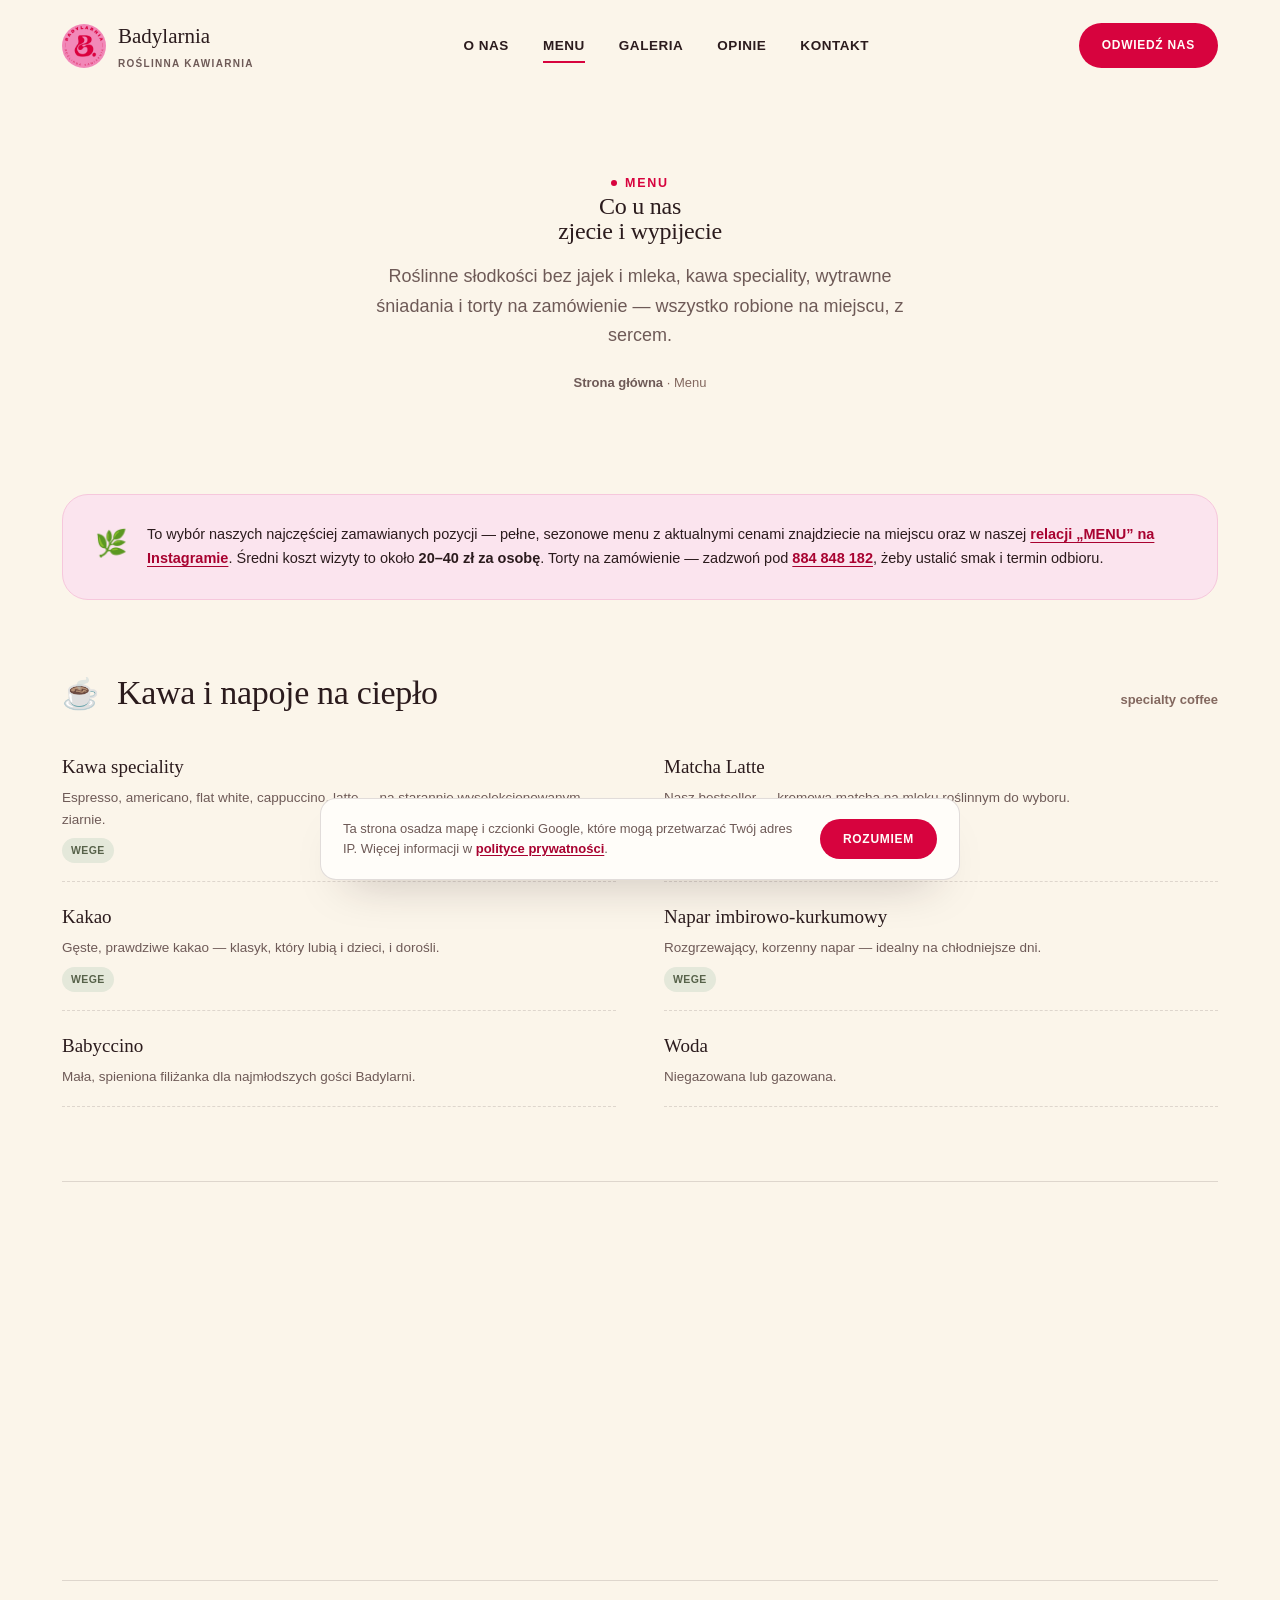
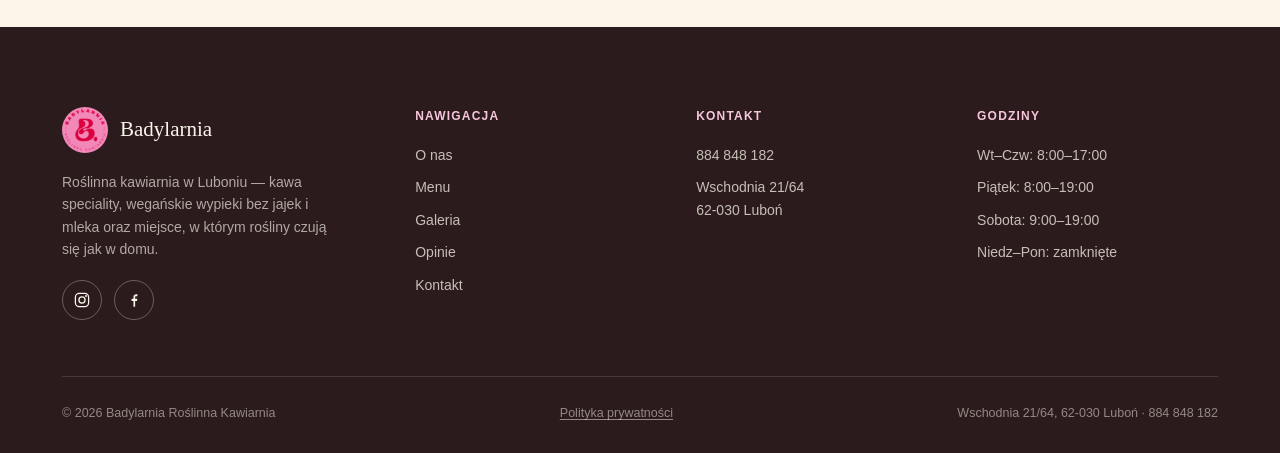
==== menu.html @ 31079ebc "Add files via upload" ====
<!doctype html>
<html lang="pl">
<head>
<meta charset="UTF-8">
<meta name="viewport" content="width=device-width, initial-scale=1.0">
<title>Menu — Badylarnia Roślinna Kawiarnia</title>
<meta name="description" content="Menu Badylarni: kawa speciality, wegańskie słodkości bez jajek i mleka, opcje bezglutenowe, wytrawne śniadania i torty na zamówienie. Wschodnia 21/64, Luboń.">
<meta http-equiv="Content-Security-Policy" content="default-src 'self'; script-src 'self'; style-src 'self' https://fonts.googleapis.com; font-src 'self' https://fonts.gstatic.com; img-src 'self'; connect-src 'self' https://places.googleapis.com; frame-src https://www.google.com; object-src 'none'; base-uri 'self'; form-action 'self'; upgrade-insecure-requests">
<meta name="referrer" content="strict-origin-when-cross-origin">
<link rel="icon" href="logo.jpg">
<link rel="preconnect" href="https://fonts.googleapis.com">
<link rel="preconnect" href="https://fonts.gstatic.com" crossorigin>
<link rel="stylesheet" href="css/style.css">
</head>
<body>

<!-- ================= NAV ================= -->
<header class="site-header">
  <div class="container nav-row">
    <a href="index.html" class="brand">
      <img src="logo.jpg" alt="Badylarnia — logo">
      <span>Badylarnia<small>Roślinna Kawiarnia</small></span>
    </a>
    <nav class="nav-links">
      <a href="index.html#o-nas">O nas</a>
      <a href="menu.html" class="active">Menu</a>
      <a href="index.html#galeria">Galeria</a>
      <a href="index.html#opinie">Opinie</a>
      <a href="index.html#kontakt">Kontakt</a>
    </nav>
    <div class="nav-cta">
      <a href="tel:+48884848182" class="nav-phone">884 848 182</a>
      <a href="index.html#kontakt" class="btn btn-primary btn-sm">Odwiedź nas</a>
      <button class="burger" aria-label="Menu">
        <span></span><span></span><span></span>
      </button>
    </div>
  </div>
</header>

<div class="mobile-panel">
  <a href="index.html#o-nas">O nas</a>
  <a href="menu.html">Menu</a>
  <a href="index.html#galeria">Galeria</a>
  <a href="index.html#opinie">Opinie</a>
  <a href="index.html#kontakt">Kontakt</a>
  <a href="tel:+48884848182" class="btn btn-primary">Zadzwoń: 884 848 182</a>
</div>

<!-- ================= PAGE HERO ================= -->
<section class="page-hero">
  <div class="container">
    <div class="section-head center">
      <span class="eyebrow">Menu</span>
      <h1 class="section-title">Co u nas<br>zjecie i wypijecie</h1>
      <p class="lede">Roślinne słodkości bez jajek i mleka, kawa speciality, wytrawne śniadania i torty na zamówienie — wszystko robione na miejscu, z sercem.</p>
    </div>
    <div class="breadcrumb"><a href="index.html">Strona główna</a> · Menu</div>
  </div>
</section>

<!-- ================= MENU ================= -->
<section class="menu-list">
  <div class="container">

    <div class="menu-note reveal">
      <span class="ico">🌿</span>
      <p>
        To wybór naszych najczęściej zamawianych pozycji — pełne, sezonowe menu z aktualnymi cenami znajdziecie na miejscu oraz w naszej
        <a href="https://www.instagram.com/badylarnia.roslinnakawiarnia" target="_blank" rel="noopener noreferrer">relacji „MENU” na Instagramie</a>.
        Średni koszt wizyty to około <strong>20–40 zł za osobę</strong>. Torty na zamówienie — zadzwoń pod
        <a href="tel:+48884848182">884 848 182</a>, żeby ustalić smak i termin odbioru.
      </p>
    </div>

    <!-- KAWA -->
    <div class="menu-category reveal">
      <div class="menu-cat-head">
        <span class="ico">☕</span>
        <h3>Kawa i napoje na ciepło</h3>
        <span class="count">specialty coffee</span>
      </div>
      <div class="menu-items">
        <div class="menu-item">
          <div>
            <div class="name">Kawa speciality</div>
            <div class="desc">Espresso, americano, flat white, cappuccino, latte — na starannie wyselekcjonowanym ziarnie.</div>
            <div class="tags"><span class="tag-mini vg">Wege</span></div>
          </div>
        </div>
        <div class="menu-item">
          <div>
            <div class="name">Matcha Latte</div>
            <div class="desc">Nasz bestseller — kremowa matcha na mleku roślinnym do wyboru.</div>
            <div class="tags"><span class="tag-mini vg">Wege</span></div>
          </div>
        </div>
        <div class="menu-item">
          <div>
            <div class="name">Kakao</div>
            <div class="desc">Gęste, prawdziwe kakao — klasyk, który lubią i dzieci, i dorośli.</div>
            <div class="tags"><span class="tag-mini vg">Wege</span></div>
          </div>
        </div>
        <div class="menu-item">
          <div>
            <div class="name">Napar imbirowo-kurkumowy</div>
            <div class="desc">Rozgrzewający, korzenny napar — idealny na chłodniejsze dni.</div>
            <div class="tags"><span class="tag-mini vg">Wege</span></div>
          </div>
        </div>
        <div class="menu-item">
          <div>
            <div class="name">Babyccino</div>
            <div class="desc">Mała, spieniona filiżanka dla najmłodszych gości Badylarni.</div>
          </div>
        </div>
        <div class="menu-item">
          <div>
            <div class="name">Woda</div>
            <div class="desc">Niegazowana lub gazowana.</div>
          </div>
        </div>
      </div>
    </div>

    <hr class="divider divider-lg">

    <!-- ŚNIADANIA -->
    <div class="menu-category reveal">
      <div class="menu-cat-head">
        <span class="ico">🥪</span>
        <h3>Śniadania i wytrawne wypieki</h3>
        <span class="count">na słono</span>
      </div>
      <div class="menu-items">
        <div class="menu-item">
          <div>
            <div class="name">Śniadanie Badylarniowe</div>
            <div class="desc">Sycące śniadanie na talerzu — pytajcie o dzisiejszą wersję na tablicy.</div>
          </div>
        </div>
        <div class="menu-item">
          <div>
            <div class="name">Rolls</div>
            <div class="desc">Wytrawne bułeczki podane na słodko-słonym talerzu ze świeżymi dodatkami.</div>
          </div>
        </div>
        <div class="menu-item">
          <div>
            <div class="name">Wytrawne wypieki dnia</div>
            <div class="desc">Świeże wypiekane na miejscu przekąski — skład zmienia się wraz z sezonem.</div>
          </div>
        </div>
      </div>
    </div>

    <hr class="divider divider-lg">

    <!-- SŁODKOSCI -->
    <div class="menu-category reveal">
      <div class="menu-cat-head">
        <span class="ico">🌿</span>
        <h3>Roślinne słodkości</h3>
        <span class="count">bez jajek i mleka</span>
      </div>
      <div class="menu-items">
        <div class="menu-item">
          <div>
            <div class="name">Cynamonka</div>
            <div class="desc">Ulubieniec stałych bywalców — miękka bułka cynamonowa bez jajek i mleka.</div>
            <div class="tags"><span class="tag-mini vg">Wege</span><span class="tag-mini gf">Opcja GF</span></div>
          </div>
        </div>
        <div class="menu-item">
          <div>
            <div class="name">Kardamonka</div>
            <div class="desc">Aromatyczna, korzenna siostra Cynamonki.</div>
            <div class="tags"><span class="tag-mini vg">Wege</span></div>
          </div>
        </div>
        <div class="menu-item">
          <div>
            <div class="name">Pistacjanka</div>
            <div class="desc">Pistacjowa bułeczka, którą goście chwalą najczęściej ze wszystkich słodkości.</div>
            <div class="tags"><span class="tag-mini vg">Wege</span><span class="tag-mini gf">Opcja GF</span></div>
          </div>
        </div>
        <div class="menu-item">
          <div>
            <div class="name">Brownie</div>
            <div class="desc">Wilgotne, czekoladowe, w pełni roślinne.</div>
            <div class="tags"><span class="tag-mini vg">Wege</span></div>
          </div>
        </div>
        <div class="menu-item">
          <div>
            <div class="name">„Snickers”</div>
            <div class="desc">Nasza roślinna interpretacja klasycznego batonika — karmel, orzeszki, czekolada.</div>
            <div class="tags"><span class="tag-mini vg">Wege</span></div>
          </div>
        </div>
        <div class="menu-item">
          <div>
            <div class="name">Ciasto dnia</div>
            <div class="desc">Zajrzyjcie do lady — codziennie coś innego, zawsze bez jajek i mleka.</div>
            <div class="tags"><span class="tag-mini vg">Wege</span></div>
          </div>
        </div>
      </div>
    </div>

    <hr class="divider divider-lg">

    <!-- TORTY -->
    <div class="menu-category reveal">
      <div class="menu-cat-head">
        <span class="ico">🎂</span>
        <h3>Torty na zamówienie</h3>
        <span class="count">na każdą okazję</span>
      </div>
      <div class="menu-items">
        <div class="menu-item">
          <div>
            <div class="name">Tort Czekoladowo-Malinowy</div>
            <div class="desc">Nasz najczęściej zamawiany tort — intensywna czekolada z nutą maliny.</div>
            <div class="tags"><span class="tag-mini vg">Wege</span><span class="tag-mini gf">Opcja GF</span></div>
          </div>
        </div>
        <div class="menu-item">
          <div>
            <div class="name">Tort na indywidualne zamówienie</div>
            <div class="desc">Urodziny, wesela, chrzciny — dobierzemy smak i dekorację. Zadzwoń, by ustalić szczegóły.</div>
            <div class="tags"><span class="tag-mini vg">Wege</span><span class="tag-mini gf">Dla alergików</span></div>
          </div>
        </div>
      </div>
    </div>

  </div>
</section>

<!-- ================= CTA ================= -->
<section>
  <div class="container">
    <div class="menu-cta reveal">
      <span class="eyebrow on-dark">Zamawiasz tort albo masz pytanie?</span>
      <h2>Zadzwoń — chętnie doradzimy</h2>
      <p>Ustalimy smak, wielkość i termin odbioru. Aktualne menu sezonowe znajdziecie też w relacji „MENU” na naszym Instagramie.</p>
      <div class="hero-actions">
        <a href="tel:+48884848182" class="btn btn-primary">Zadzwoń: 884 848 182</a>
        <a href="https://www.instagram.com/badylarnia.roslinnakawiarnia" target="_blank" rel="noopener noreferrer" class="btn btn-ghost on-dark">Menu na Instagramie</a>
      </div>
    </div>
  </div>
</section>

<!-- ================= FOOTER ================= -->
<footer class="site-footer">
  <div class="container">
    <div class="footer-grid">
      <div>
        <div class="footer-brand">
          <img src="logo.jpg" alt="Badylarnia — logo">
          <span>Badylarnia</span>
        </div>
        <p class="footer-desc">Roślinna kawiarnia w Luboniu — kawa speciality, wegańskie wypieki bez jajek i mleka oraz miejsce, w którym rośliny czują się jak w domu.</p>
        <div class="footer-social">
          <a href="https://www.instagram.com/badylarnia.roslinnakawiarnia" target="_blank" rel="noopener noreferrer" aria-label="Instagram"><svg viewBox="0 0 24 24" width="18" height="18" fill="none" stroke="currentColor" stroke-width="1.7" stroke-linecap="round" stroke-linejoin="round" aria-hidden="true" focusable="false"><rect x="3.2" y="3.2" width="17.6" height="17.6" rx="5.2"></rect><circle cx="12" cy="12" r="4.1"></circle><circle cx="17.3" cy="6.7" r="0.5" fill="currentColor"></circle></svg></a>
          <a href="https://www.facebook.com/BadylarniaKawiarnia/" target="_blank" rel="noopener noreferrer" aria-label="Facebook"><svg viewBox="0 0 24 24" width="18" height="18" fill="currentColor" aria-hidden="true" focusable="false"><path d="M13.5 21v-7.6h2.55l.38-2.96h-2.93v-1.9c0-.86.24-1.44 1.47-1.44h1.57V4.46A21 21 0 0 0 14.9 4.3c-2.13 0-3.6 1.3-3.6 3.68v2.46H8.75v2.96h2.55V21h2.2z"></path></svg></a>
        </div>
      </div>
      <div class="footer-col">
        <h4>Nawigacja</h4>
        <a href="index.html#o-nas">O nas</a>
        <a href="menu.html">Menu</a>
        <a href="index.html#galeria">Galeria</a>
        <a href="index.html#opinie">Opinie</a>
        <a href="index.html#kontakt">Kontakt</a>
      </div>
      <div class="footer-col">
        <h4>Kontakt</h4>
        <a href="tel:+48884848182">884 848 182</a>
        <a href="https://maps.google.com/?cid=17776102427744355183" target="_blank" rel="noopener noreferrer">Wschodnia 21/64<br>62-030 Luboń</a>
      </div>
      <div class="footer-col">
        <h4>Godziny</h4>
        <p>Wt–Czw: 8:00–17:00</p>
        <p>Piątek: 8:00–19:00</p>
        <p>Sobota: 9:00–19:00</p>
        <p>Niedz–Pon: zamknięte</p>
      </div>
    </div>
    <div class="footer-bottom">
      <span>© <span data-year>2026</span> Badylarnia Roślinna Kawiarnia</span>
      <a href="polityka-prywatnosci.html">Polityka prywatności</a>
      <span>Wschodnia 21/64, 62-030 Luboń · 884 848 182</span>
    </div>
  </div>
</footer>

<div class="cookie-notice" data-cookie-notice hidden>
  <p>Ta strona osadza mapę i czcionki Google, które mogą przetwarzać Twój adres IP. Więcej informacji w <a href="polityka-prywatnosci.html">polityce prywatności</a>.</p>
  <button type="button" class="btn btn-primary btn-sm" data-cookie-ack>Rozumiem</button>
</div>

<script src="js/config.js"></script>
<script src="js/main.js"></script>
</body>
</html>
---- css/style.css ----
/* ==========================================================================
   Badylarnia — Roślinna Kawiarnia
   Design system: warm parchment canvas + brand crimson/blush (from logo),
   whisper-weight editorial serif display, geometric sans body,
   flat surfaces, hairline rules, full-bleed photography.
   ========================================================================== */

@import url('https://fonts.googleapis.com/css2?family=Fraunces:ital,opsz,wght@0,9..144,300;0,9..144,400;0,9..144,500;0,9..144,600;1,9..144,400;1,9..144,500&family=Plus+Jakarta+Sans:ital,wght@0,400;0,500;0,600;0,700;0,800;1,500&display=swap');

:root{
  /* ---- brand colors (sampled from the real logo + interior) ---- */
  --cream:        #FBF5EA;
  --cream-deep:   #F2E4D2;
  --paper:        #FFFDF9;
  --ink:          #2B1B1D;
  --ink-soft:     #6E5A57;
  --ink-faint:    #83685F;
  --crimson:      #D7033E;
  --crimson-dark: #A80230;
  --blush:        #F6C7DC;
  --blush-soft:   #FBE4EE;
  --fuchsia:      #E8127C;
  --sage:         #57624A;
  --sage-soft:    #E4E8DA;
  --gold:         #D9A441;
  --line:         rgba(43,27,29,.14);
  --line-soft:    rgba(43,27,29,.08);
  --shadow-soft:  0 24px 48px -28px rgba(43,27,29,.35);

  --font-display: 'Fraunces', 'Playfair Display', Georgia, serif;
  --font-body: 'Plus Jakarta Sans', 'Inter', -apple-system, BlinkMacSystemFont, sans-serif;

  --max: 1220px;
  --radius-lg: 26px;
  --radius-md: 16px;
  --radius-sm: 10px;
  --radius-pill: 999px;
}

*, *::before, *::after{ box-sizing: border-box; }
html{ scroll-behavior: smooth; }
body{
  margin: 0;
  background: var(--cream);
  color: var(--ink);
  font-family: var(--font-body);
  font-size: 16px;
  line-height: 1.6;
  -webkit-font-smoothing: antialiased;
  overflow-x: hidden;
}
img{ max-width: 100%; display: block; }
a{ color: inherit; text-decoration: none; }
ul{ margin: 0; padding: 0; list-style: none; }
h1,h2,h3,h4,p{ margin: 0; }
button{ font-family: inherit; cursor: pointer; }
input, textarea{ font-family: inherit; }

.container{
  max-width: var(--max);
  margin: 0 auto;
  padding: 0 32px;
}

@media (max-width: 640px){
  .container{ padding: 0 20px; }
}

/* ---- eyebrow / labels ---- */
.eyebrow{
  display: inline-flex;
  align-items: center;
  gap: 8px;
  font-family: var(--font-body);
  font-weight: 700;
  font-size: 12.5px;
  letter-spacing: .14em;
  text-transform: uppercase;
  color: var(--crimson);
}
.eyebrow::before{
  content: "";
  width: 6px; height: 6px;
  border-radius: 50%;
  background: var(--crimson);
  flex-shrink: 0;
}
.eyebrow.on-dark{ color: var(--blush); }
.eyebrow.on-dark::before{ background: var(--blush); }

/* ---- headings ---- */
h1, h2, h3, .display{
  font-family: var(--font-display);
  font-weight: 500;
  letter-spacing: -0.01em;
  color: var(--ink);
  line-height: 1.05;
}
h2.section-title{
  font-size: clamp(32px, 4.4vw, 52px);
  font-weight: 450;
  margin-top: 14px;
}
h2.section-title.section-title--sm{
  font-size: clamp(28px, 3.4vw, 40px);
}
h3.card-title{
  font-size: 24px;
  font-weight: 500;
}
p.lede{
  font-size: 18px;
  color: var(--ink-soft);
  line-height: 1.65;
  max-width: 58ch;
}
.section-head{
  margin-bottom: 56px;
}
.section-head.center{
  text-align: center;
  margin-left: auto;
  margin-right: auto;
}
.section-head p.lede{
  margin-top: 18px;
}
.section-head.center p.lede{
  margin-left: auto;
  margin-right: auto;
}

/* ==========================================================================
   Buttons
   ========================================================================== */
.btn{
  display: inline-flex;
  align-items: center;
  justify-content: center;
  gap: 10px;
  padding: 16px 30px;
  border-radius: var(--radius-pill);
  font-family: var(--font-body);
  font-weight: 700;
  font-size: 13.5px;
  letter-spacing: .06em;
  text-transform: uppercase;
  border: 1.5px solid transparent;
  transition: transform .25s ease, background .25s ease, color .25s ease, border-color .25s ease;
  white-space: nowrap;
}
.btn:active{ transform: scale(.97); }
.btn-primary{
  background: var(--crimson);
  color: var(--paper);
}
.btn-primary:hover{ background: var(--crimson-dark); }
.btn-ghost{
  background: transparent;
  border-color: var(--ink);
  color: var(--ink);
}
.btn-ghost:hover{ background: var(--ink); color: var(--paper); }
.btn-ghost.on-dark{
  border-color: rgba(255,255,255,.55);
  color: var(--paper);
}
.btn-ghost.on-dark:hover{ background: var(--paper); color: var(--ink); }
.btn-sm{ padding: 12px 22px; font-size: 12px; }
.btn-block{ width: 100%; }

/* ==========================================================================
   Nav
   ========================================================================== */
.site-header{
  position: fixed;
  top: 0; left: 0; right: 0;
  z-index: 200;
  padding: 20px 0;
  transition: background .35s ease, padding .35s ease, box-shadow .35s ease, border-color .35s ease;
  border-bottom: 1px solid transparent;
}
.site-header.is-scrolled{
  background: rgba(251,245,234,.92);
  backdrop-filter: blur(10px) saturate(1.1);
  padding: 12px 0;
  border-color: var(--line);
}
.nav-row{
  display: flex;
  align-items: center;
  justify-content: space-between;
  gap: 24px;
}
.brand{
  display: flex;
  align-items: center;
  gap: 12px;
  font-family: var(--font-display);
  font-size: 21px;
  font-weight: 500;
  color: var(--ink);
  flex-shrink: 0;
}
.brand img{
  width: 44px; height: 44px;
  border-radius: 50%;
  transition: transform .3s ease;
}
.brand:hover img{ transform: rotate(-8deg) scale(1.05); }
.brand small{
  display: block;
  font-family: var(--font-body);
  font-size: 10px;
  font-weight: 700;
  letter-spacing: .13em;
  text-transform: uppercase;
  color: var(--ink-soft);
  margin-top: 2px;
}
.nav-links{
  display: flex;
  align-items: center;
  gap: 34px;
}
.nav-links a{
  font-size: 13.5px;
  font-weight: 600;
  letter-spacing: .04em;
  text-transform: uppercase;
  color: var(--ink);
  position: relative;
  padding: 4px 0;
}
.nav-links a::after{
  content: "";
  position: absolute;
  left: 0; bottom: -2px;
  width: 0; height: 2px;
  background: var(--crimson);
  transition: width .25s ease;
}
.nav-links a:hover::after,
.nav-links a.active::after{ width: 100%; }
.nav-cta{
  display: flex;
  align-items: center;
  gap: 14px;
  flex-shrink: 0;
}
.nav-phone{
  font-size: 13.5px;
  font-weight: 700;
  letter-spacing: .02em;
  display: none;
}
.burger{
  display: none;
  flex-direction: column;
  gap: 5px;
  width: 26px;
  background: none;
  border: none;
  padding: 6px 0;
}
.burger span{
  height: 2px;
  background: var(--ink);
  border-radius: 2px;
  transition: transform .3s ease, opacity .3s ease;
}
.mobile-panel{
  position: fixed;
  inset: 0;
  background: var(--cream);
  z-index: 199;
  display: flex;
  flex-direction: column;
  align-items: center;
  justify-content: center;
  gap: 30px;
  transform: translateY(-100%);
  transition: transform .4s cubic-bezier(.65,0,.35,1);
}
.mobile-panel.open{ transform: translateY(0); }
.mobile-panel a{
  font-family: var(--font-display);
  font-size: 32px;
  color: var(--ink);
}
.mobile-panel .btn{
  margin-top: 10px;
  max-width: calc(100vw - 64px);
  white-space: normal;
  text-align: center;
  font-size: 12.5px;
  padding: 15px 24px;
}

@media (max-width: 900px){
  .nav-links{ display: none; }
  .nav-phone{ display: none; }
  .burger{ display: flex; }
  .nav-cta .btn{ display: none; }
}

/* ==========================================================================
   Hero
   ========================================================================== */
.hero{
  padding: 168px 0 100px;
  position: relative;
  overflow: hidden;
}
.hero .container{
  display: grid;
  grid-template-columns: 1fr 1fr;
  gap: 60px;
  align-items: center;
}
.hero-copy h1{
  font-size: clamp(40px, 5.6vw, 68px);
  margin-top: 18px;
}
.hero-copy h1 em{
  font-style: italic;
  color: var(--crimson);
}
.hero-copy p.lede{
  margin-top: 24px;
}
.hero-actions{
  display: flex;
  align-items: center;
  gap: 18px;
  margin-top: 38px;
  flex-wrap: wrap;
}
.hero-rating{
  display: flex;
  align-items: center;
  gap: 12px;
  margin-top: 40px;
  padding-top: 30px;
  border-top: 1px solid var(--line);
}
.hero-rating .stars{ color: var(--gold); font-size: 18px; letter-spacing: 2px; }
.hero-rating .num{ font-family: var(--font-display); font-size: 22px; }
.hero-rating .cnt{ font-size: 13.5px; color: var(--ink-soft); }
.hero-rating .cnt b{ color: var(--ink); }

.hero-media{
  position: relative;
}
.hero-media .frame{
  position: relative;
  border-radius: var(--radius-lg);
  overflow: hidden;
  aspect-ratio: 4/5;
}
.hero-media img{
  width: 100%; height: 100%;
  object-fit: cover;
}
.hero-media .dot{
  position: absolute;
  width: 132px; height: 132px;
  border-radius: 50%;
  background: var(--crimson);
  bottom: -40px;
  left: -40px;
  z-index: -1;
}
.hero-media .ring{
  position: absolute;
  top: -28px; right: -28px;
  width: 92px; height: 92px;
  border: 1.5px solid var(--ink);
  border-radius: 50%;
}
.hero-badge{
  position: absolute;
  left: -36px;
  bottom: 34px;
  background: var(--paper);
  border-radius: var(--radius-md);
  padding: 16px 20px;
  box-shadow: var(--shadow-soft);
  display: flex;
  align-items: center;
  gap: 12px;
  border: 1px solid var(--line-soft);
}
.hero-badge .ico{ font-size: 22px; }
.hero-badge .t1{ font-size: 12px; color: var(--ink-soft); font-weight: 600; }
.hero-badge .t2{ font-family: var(--font-display); font-size: 17px; }

@media (max-width: 980px){
  .hero .container{ grid-template-columns: 1fr; }
  .hero-media{ order: -1; }
  .hero{ padding-top: 130px; }
  .hero-badge{ left: 16px; }
}

/* ==========================================================================
   Marquee strip
   ========================================================================== */
.marquee{
  background: var(--ink);
  color: var(--cream);
  padding: 16px 0;
  overflow: hidden;
  white-space: nowrap;
}
.marquee-track{
  display: inline-flex;
  gap: 48px;
  animation: scroll-left 32s linear infinite;
}
.marquee span{
  font-family: var(--font-display);
  font-style: italic;
  font-size: 18px;
  letter-spacing: .02em;
  color: var(--blush);
  display: inline-flex;
  align-items: center;
  gap: 48px;
}
.marquee span::after{
  content: "✦";
  color: var(--crimson);
  font-style: normal;
  margin-left: 48px;
}
@keyframes scroll-left{
  from{ transform: translateX(0); }
  to{ transform: translateX(-50%); }
}

/* ==========================================================================
   Sections generic
   ========================================================================== */
section{ padding: 110px 0; }
@media (max-width: 640px){ section{ padding: 72px 0; } }

.bg-deep{ background: var(--cream-deep); }
.bg-ink{ background: var(--ink); color: var(--cream); }
.bg-ink h2, .bg-ink h3{ color: var(--cream); }
.bg-ink p.lede{ color: rgba(251,245,234,.72); }

.divider{
  height: 1px;
  background: var(--line);
  border: none;
  margin: 0;
}

/* ==========================================================================
   About
   ========================================================================== */
.about-grid{
  display: grid;
  grid-template-columns: .92fr 1.08fr;
  gap: 70px;
  align-items: center;
}
.about-media{
  position: relative;
}
.about-media img{
  border-radius: var(--radius-lg);
  aspect-ratio: 3/4;
  object-fit: cover;
}
.about-media .tag{
  position: absolute;
  bottom: -26px;
  right: -26px;
  background: var(--crimson);
  color: var(--paper);
  padding: 20px 22px;
  border-radius: var(--radius-md);
  font-family: var(--font-display);
  font-size: 15px;
  line-height: 1.3;
  max-width: 190px;
  box-shadow: var(--shadow-soft);
}
.about-body p.lede{ max-width: none; }
.about-body p + p{ margin-top: 16px; }

.chip-grid{
  display: grid;
  grid-template-columns: repeat(2, 1fr);
  gap: 12px;
  margin-top: 36px;
}
.chip{
  display: flex;
  align-items: center;
  gap: 10px;
  padding: 13px 16px;
  background: var(--paper);
  border: 1px solid var(--line);
  border-radius: var(--radius-pill);
  font-size: 13.5px;
  font-weight: 600;
  color: var(--ink);
}
.chip .ico{ font-size: 16px; }

@media (max-width: 900px){
  .about-grid{ grid-template-columns: 1fr; gap: 44px; }
  .about-media .tag{ right: 10px; }
  .chip-grid{ grid-template-columns: 1fr 1fr; }
}
@media (max-width: 520px){
  .chip-grid{ grid-template-columns: 1fr; }
}

/* ==========================================================================
   Highlights (feature cards)
   ========================================================================== */
.feature-grid{
  display: grid;
  grid-template-columns: repeat(4, 1fr);
  gap: 1px;
  background: var(--line);
  border: 1px solid var(--line);
  border-radius: var(--radius-lg);
  overflow: hidden;
}
.feature-card{
  background: var(--paper);
  padding: 42px 30px;
  transition: background .3s ease;
}
.feature-card:hover{ background: var(--blush-soft); }
.feature-card .num{
  font-family: var(--font-display);
  font-style: italic;
  color: var(--crimson);
  font-size: 15px;
}
.feature-card h3{
  margin-top: 18px;
  font-size: 21px;
}
.feature-card p{
  margin-top: 12px;
  font-size: 14.5px;
  color: var(--ink-soft);
  line-height: 1.6;
}
@media (max-width: 900px){
  .feature-grid{ grid-template-columns: 1fr 1fr; }
}
@media (max-width: 560px){
  .feature-grid{ grid-template-columns: 1fr; }
}

/* ==========================================================================
   Popular dishes strip
   ========================================================================== */
.popular-wrap{
  display: grid;
  grid-template-columns: .9fr 1.1fr;
  gap: 0;
  border-radius: var(--radius-lg);
  overflow: hidden;
  background: var(--paper);
  border: 1px solid var(--line);
}
.popular-media{ position: relative; min-height: 340px; background: var(--cream-deep); }
.popular-media img{
  width: 100%; height: 100%; object-fit: cover; position: absolute; inset: 0;
  opacity: 1;
  transition: opacity .28s ease, transform .5s ease;
}
.popular-media img.is-swapping{ opacity: 0; transform: scale(1.02); }
.popular-media::after{
  content: "";
  position: absolute; left: 20px; bottom: 20px;
  padding: 8px 14px;
  background: rgba(43,27,29,.55);
  backdrop-filter: blur(4px);
  color: var(--paper);
  font-size: 11px;
  font-weight: 700;
  letter-spacing: .06em;
  text-transform: uppercase;
  border-radius: var(--radius-pill);
  opacity: 0;
  transition: opacity .3s ease;
  pointer-events: none;
}
.popular-media.show-hint::after{
  content: "Zdjęcie naszego gościa 📸";
  opacity: 1;
}
.popular-body{ padding: 54px; }
.popular-body .section-head{ margin-bottom: 30px; }
.tag-cloud{
  display: flex;
  flex-wrap: wrap;
  gap: 10px;
  margin-top: 6px;
}
.tag-pill{
  padding: 11px 18px;
  border-radius: var(--radius-pill);
  border: 1px solid var(--line);
  font-size: 13.5px;
  font-weight: 600;
  background: var(--cream);
  color: var(--ink);
  font-family: var(--font-body);
  cursor: pointer;
  transition: background .22s ease, color .22s ease, border-color .22s ease, transform .18s ease;
}
.tag-pill:hover{
  border-color: var(--crimson);
  transform: translateY(-1px);
}
.tag-pill:active{ transform: translateY(0) scale(.97); }
.tag-pill.hot,
.tag-pill[aria-pressed="true"]{
  background: var(--crimson);
  border-color: var(--crimson);
  color: var(--paper);
}
.popular-body .btn{ margin-top: 32px; }

@media (max-width: 900px){
  .popular-wrap{ grid-template-columns: 1fr; }
  .popular-media{ min-height: 260px; }
  .popular-body{ padding: 36px 28px; }
}

/* ==========================================================================
   Gallery
   ========================================================================== */
.gallery-grid{
  display: grid;
  grid-template-columns: repeat(4, 1fr);
  grid-auto-rows: 150px;
  gap: 14px;
}
.gallery-grid figure{
  margin: 0;
  overflow: hidden;
  border-radius: var(--radius-md);
  position: relative;
  cursor: zoom-in;
}
.gallery-grid img{
  width: 100%; height: 100%;
  object-fit: cover;
  transition: transform .55s cubic-bezier(.25,1,.5,1);
}
.gallery-grid figure:hover img{ transform: scale(1.07); }
.gallery-grid figure::after{
  content: "";
  position: absolute; inset: 0;
  background: linear-gradient(180deg, rgba(43,27,29,0) 55%, rgba(43,27,29,.45) 100%);
  opacity: 0;
  transition: opacity .3s ease;
}
.gallery-grid figure:hover::after{ opacity: 1; }
.g-1{ grid-column: span 2; grid-row: span 2; }
.g-2{ grid-row: span 1; }
.g-3{ grid-row: span 2; }
.g-4{ grid-row: span 1; }
.g-5{ grid-column: span 2; grid-row: span 1; }
.g-6{ grid-row: span 1; }

@media (max-width: 900px){
  .gallery-grid{ grid-template-columns: repeat(2, 1fr); grid-auto-rows: 160px; }
  .g-1{ grid-column: span 2; }
  .g-5{ grid-column: span 2; }
}

.lightbox{
  position: fixed; inset: 0;
  background: rgba(20,12,13,.92);
  z-index: 500;
  display: flex; align-items: center; justify-content: center;
  padding: 40px;
  opacity: 0; pointer-events: none;
  transition: opacity .3s ease;
}
.lightbox.open{ opacity: 1; pointer-events: auto; }
.lightbox img{
  max-width: 100%; max-height: 86vh;
  border-radius: 12px;
  box-shadow: 0 40px 80px rgba(0,0,0,.5);
}
.lightbox-close{
  position: absolute;
  top: 28px; right: 32px;
  width: 44px; height: 44px;
  border-radius: 50%;
  border: 1.5px solid rgba(255,255,255,.4);
  background: transparent;
  color: var(--cream);
  font-size: 20px;
}

/* ==========================================================================
   Reviews
   ========================================================================== */
.rating-panel{
  display: flex;
  align-items: center;
  gap: 34px;
  flex-wrap: wrap;
  padding: 36px 40px;
  background: var(--paper);
  border: 1px solid var(--line);
  border-radius: var(--radius-lg);
  margin-bottom: 52px;
}
.rating-score{ text-align: center; }
.rating-score .n{ font-family: var(--font-display); font-size: 56px; line-height: 1; }
.rating-score .stars{ color: var(--gold); font-size: 20px; letter-spacing: 3px; margin-top: 8px; }
.rating-meta{ flex: 1; min-width: 200px; }
.rating-meta .live{
  display: none;
  align-items: center; gap: 7px;
  font-size: 11.5px; font-weight: 700; letter-spacing: .08em; text-transform: uppercase;
  color: var(--sage);
}
.rating-meta .live.is-live{ display: inline-flex; }
.rating-meta .live .dot-live{
  width: 7px; height: 7px; border-radius: 50%; background: var(--sage);
  box-shadow: 0 0 0 0 rgba(87,98,74,.5);
  animation: pulse-dot 2s infinite;
}
@keyframes pulse-dot{
  0%{ box-shadow: 0 0 0 0 rgba(87,98,74,.45); }
  70%{ box-shadow: 0 0 0 8px rgba(87,98,74,0); }
  100%{ box-shadow: 0 0 0 0 rgba(87,98,74,0); }
}
.rating-meta h3{ margin-top: 8px; font-size: 20px; }
.rating-meta p{ font-size: 13.5px; color: var(--ink-soft); margin-top: 4px; }

.review-grid{
  display: grid;
  grid-template-columns: repeat(3, 1fr);
  gap: 24px;
}
.review-card{
  background: var(--paper);
  border: 1px solid var(--line);
  border-radius: var(--radius-lg);
  padding: 32px;
  display: flex;
  flex-direction: column;
  gap: 18px;
}
.review-card .stars{ color: var(--gold); font-size: 15px; letter-spacing: 2px; }
.review-card p{ font-size: 14.5px; color: var(--ink); line-height: 1.65; flex: 1; }
.review-card .who{ display: flex; align-items: center; gap: 12px; }
.review-avatar{
  width: 40px; height: 40px; border-radius: 50%;
  background: var(--blush);
  color: var(--crimson-dark);
  display: flex; align-items: center; justify-content: center;
  font-family: var(--font-display); font-size: 16px;
  flex-shrink: 0;
}
.who .name{ font-size: 13.5px; font-weight: 700; }
.who .meta{ font-size: 12px; color: var(--ink-faint); }

@media (max-width: 900px){
  .review-grid{ grid-template-columns: 1fr; }
  .rating-panel{ flex-direction: column; align-items: flex-start; text-align: left; gap: 18px; }
}

/* ==========================================================================
   Location / hours
   ========================================================================== */
.location-grid{
  display: grid;
  grid-template-columns: 1fr 1.15fr;
  gap: 0;
  border-radius: var(--radius-lg);
  overflow: hidden;
  border: 1px solid var(--line);
}
.location-info{
  background: var(--paper);
  padding: 56px;
}
.hours-table{ margin-top: 26px; width: 100%; border-collapse: collapse; }
.hours-table tr{ border-bottom: 1px solid var(--line-soft); }
.hours-table tr:last-child{ border-bottom: none; }
.hours-table td{ padding: 11px 0; font-size: 14.5px; }
.hours-table td:first-child{ font-weight: 700; color: var(--ink); }
.hours-table td:last-child{ text-align: right; color: var(--ink-soft); }
.hours-table tr.today td{ color: var(--crimson); font-weight: 700; }
.status-badge{
  display: inline-flex; align-items: center; gap: 8px;
  padding: 9px 16px;
  border-radius: var(--radius-pill);
  font-size: 12.5px; font-weight: 700; letter-spacing: .05em; text-transform: uppercase;
  margin-top: 22px;
}
.status-badge.open{ background: var(--sage-soft); color: var(--sage); }
.status-badge.closed{ background: var(--blush-soft); color: var(--crimson-dark); }
.status-badge .dot-live{ width: 7px; height: 7px; border-radius: 50%; background: currentColor; }
.contact-list{ margin-top: 30px; display: flex; flex-direction: column; gap: 14px; }
.contact-list a{
  display: flex; align-items: center; gap: 12px;
  font-size: 14.5px; font-weight: 600;
}
.contact-list .ico{
  width: 34px; height: 34px; border-radius: 50%;
  background: var(--cream-deep);
  display: flex; align-items: center; justify-content: center;
  font-size: 15px; flex-shrink: 0;
}
.ico svg, .footer-social svg{ display: block; }
.location-actions{ margin-top: 30px; display: flex; gap: 12px; flex-wrap: wrap; }
.map-embed{ min-height: 420px; position: relative; background: var(--cream-deep); }
.map-embed iframe{ width: 100%; height: 100%; position: absolute; inset: 0; border: 0; }

@media (max-width: 980px){
  .location-grid{ grid-template-columns: 1fr; }
  .location-info{ padding: 40px 28px; }
  .map-embed{ min-height: 320px; }
}

/* ==========================================================================
   CTA banner
   ========================================================================== */
.cta-banner{
  border-radius: var(--radius-lg);
  background: var(--crimson);
  color: var(--paper);
  padding: 70px;
  display: flex;
  align-items: center;
  justify-content: space-between;
  gap: 40px;
  flex-wrap: wrap;
  position: relative;
  overflow: hidden;
}
.cta-banner h2{ color: var(--paper); font-size: clamp(28px,3.6vw,42px); max-width: 16ch; }
.cta-banner .btn-ghost{ border-color: rgba(255,255,255,.6); color: var(--paper); }
.cta-banner .btn-ghost:hover{ background: var(--paper); color: var(--crimson); }
.cta-banner .btn-primary{ background: var(--ink); }
.cta-banner .btn-primary:hover{ background: #000; }
.cta-banner .hero-actions{ margin-top: 0; }

/* ==========================================================================
   Footer
   ========================================================================== */
.site-footer{
  background: var(--ink);
  color: var(--cream);
  padding: 80px 0 30px;
}
.footer-grid{
  display: grid;
  grid-template-columns: 1.3fr 1fr 1fr 1fr;
  gap: 40px;
  padding-bottom: 56px;
  border-bottom: 1px solid rgba(251,245,234,.14);
}
.footer-brand{ display: flex; align-items: center; gap: 12px; }
.footer-brand img{ width: 46px; height: 46px; border-radius: 50%; }
.footer-brand span{ font-family: var(--font-display); font-size: 21px; }
.footer-col h4{
  font-size: 12px; letter-spacing: .1em; text-transform: uppercase;
  color: var(--blush); margin-bottom: 18px; font-weight: 700;
}
.footer-col p, .footer-col a{
  display: block;
  font-size: 14px;
  color: rgba(251,245,234,.75);
  margin-bottom: 10px;
  transition: color .2s ease;
}
.footer-col a:hover{ color: var(--paper); }
.footer-desc{ margin-top: 18px; font-size: 14px; color: rgba(251,245,234,.65); max-width: 34ch; line-height: 1.6; }
.footer-social{ display: flex; gap: 12px; margin-top: 20px; }
.footer-social a{
  width: 40px; height: 40px; border-radius: 50%;
  border: 1px solid rgba(251,245,234,.3);
  display: flex; align-items: center; justify-content: center;
  font-size: 16px;
}
.footer-social a:hover{ background: var(--crimson); border-color: var(--crimson); color: var(--paper); }
.footer-bottom{
  display: flex; justify-content: space-between; align-items: center;
  padding-top: 26px;
  font-size: 12.5px;
  color: rgba(251,245,234,.5);
  flex-wrap: wrap;
  gap: 10px;
}
.footer-bottom a{ color: inherit; text-decoration: underline; text-underline-offset: 2px; transition: color .2s ease; }
.footer-bottom a:hover{ color: var(--paper); }

@media (max-width: 900px){
  .footer-grid{ grid-template-columns: 1fr 1fr; }
}
@media (max-width: 560px){
  .footer-grid{ grid-template-columns: 1fr; }
  .cta-banner{ padding: 44px 30px; flex-direction: column; text-align: center; justify-content: center; }
}

/* ==========================================================================
   Scroll reveal
   ========================================================================== */
.reveal{
  opacity: 0;
  transform: translateY(28px);
  transition: opacity .8s cubic-bezier(.2,.6,.2,1), transform .8s cubic-bezier(.2,.6,.2,1);
}
.reveal.in{ opacity: 1; transform: translateY(0); }

/* ==========================================================================
   Page hero (menu / inner pages)
   ========================================================================== */
.page-hero{
  padding: 168px 0 80px;
  text-align: center;
}
.page-hero .section-head{ margin: 0 auto; }
.breadcrumb{
  margin-top: 22px;
  font-size: 13px;
  color: var(--ink-faint);
}
.breadcrumb a{ color: var(--ink-soft); font-weight: 600; }
.breadcrumb a:hover{ color: var(--crimson); }

/* ==========================================================================
   Baner informacyjny (cookies / usługi Google)
   ========================================================================== */
.cookie-notice{
  position: fixed;
  left: 20px; right: 20px; bottom: 20px;
  z-index: 300;
  max-width: 640px;
  margin: 0 auto;
  background: var(--paper);
  border: 1px solid var(--line);
  border-radius: var(--radius-md);
  box-shadow: var(--shadow-soft);
  padding: 20px 22px;
  display: flex;
  align-items: center;
  gap: 16px;
  flex-wrap: wrap;
}
.cookie-notice[hidden]{ display: none; }
.cookie-notice p{
  flex: 1 1 260px;
  font-size: 13px;
  color: var(--ink-soft);
  line-height: 1.55;
}
.cookie-notice a{ color: var(--crimson-dark); font-weight: 700; text-decoration: underline; text-underline-offset: 2px; }
.cookie-notice .btn{ flex-shrink: 0; }
@media (max-width: 480px){
  .cookie-notice{ left: 12px; right: 12px; bottom: 12px; padding: 16px; }
}

/* ==========================================================================
   Strony prawne (polityka prywatności)
   ========================================================================== */
.legal{ max-width: 760px; margin: 0 auto; }
.legal h2{ font-size: clamp(22px, 2.6vw, 28px); margin-top: 48px; }
.legal h2:first-child{ margin-top: 0; }
.legal p{ margin-top: 14px; color: var(--ink-soft); line-height: 1.7; font-size: 15px; }
.legal ul{ margin-top: 14px; padding-left: 22px; list-style: disc; }
.legal li{ margin-top: 8px; color: var(--ink-soft); line-height: 1.7; font-size: 15px; }
.legal li::marker{ color: var(--crimson); }
.legal strong{ color: var(--ink); }
.legal .updated{
  margin-top: 60px;
  padding-top: 24px;
  border-top: 1px solid var(--line);
  font-size: 13px;
  color: var(--ink-faint);
}

/* ==========================================================================
   Menu page
   ========================================================================== */
.menu-note{
  display: flex;
  gap: 20px;
  align-items: flex-start;
  background: var(--blush-soft);
  border: 1px solid var(--blush);
  border-radius: var(--radius-lg);
  padding: 28px 32px;
  margin-bottom: 70px;
}
.menu-note .ico{ font-size: 26px; flex-shrink: 0; }
.menu-note p{ font-size: 14.5px; color: var(--ink); line-height: 1.65; }
.menu-note a{ color: var(--crimson-dark); font-weight: 700; text-decoration: underline; text-underline-offset: 3px; }

.menu-list{ padding-top: 20px; }
.divider-lg{ margin-bottom: 70px; }

.menu-category{ margin-bottom: 74px; }
.menu-category:last-child{ margin-bottom: 0; }
.menu-cat-head{
  display: flex;
  align-items: baseline;
  gap: 18px;
  margin-bottom: 34px;
}
.menu-cat-head .ico{
  font-size: 30px;
}
.menu-cat-head h3{
  font-size: clamp(24px, 3vw, 34px);
}
.menu-cat-head .count{
  font-size: 13px;
  color: var(--ink-faint);
  font-weight: 600;
  margin-left: auto;
  white-space: nowrap;
}

.menu-items{
  display: grid;
  grid-template-columns: 1fr 1fr;
  gap: 20px 48px;
}
.menu-item{
  display: flex;
  justify-content: space-between;
  align-items: flex-start;
  gap: 16px;
  padding-bottom: 18px;
  border-bottom: 1px dashed var(--line);
}
.menu-item .name{
  font-family: var(--font-display);
  font-size: 19px;
  color: var(--ink);
}
.menu-item .desc{
  font-size: 13.5px;
  color: var(--ink-soft);
  margin-top: 5px;
}
.menu-item .tags{ margin-top: 8px; display: flex; gap: 6px; flex-wrap: wrap; }
.tag-mini{
  font-size: 10.5px;
  font-weight: 700;
  letter-spacing: .04em;
  text-transform: uppercase;
  padding: 4px 9px;
  border-radius: var(--radius-pill);
}
.tag-mini.vg{ background: var(--sage-soft); color: var(--sage); }
.tag-mini.gf{ background: var(--blush-soft); color: var(--crimson-dark); }
.tag-mini.new{ background: var(--cream-deep); color: var(--ink-soft); }

@media (max-width: 720px){
  .menu-items{ grid-template-columns: 1fr; }
  .menu-note{ flex-direction: column; }
}

.menu-cta{
  margin-top: 90px;
  text-align: center;
  padding: 64px 30px;
  background: var(--ink);
  color: var(--cream);
  border-radius: var(--radius-lg);
}
.menu-cta h2{ color: var(--cream); font-size: clamp(26px,3.4vw,38px); }
.menu-cta p{ color: rgba(251,245,234,.72); margin-top: 14px; max-width: 50ch; margin-left: auto; margin-right: auto; }
.menu-cta .hero-actions{ justify-content: center; margin-top: 32px; }
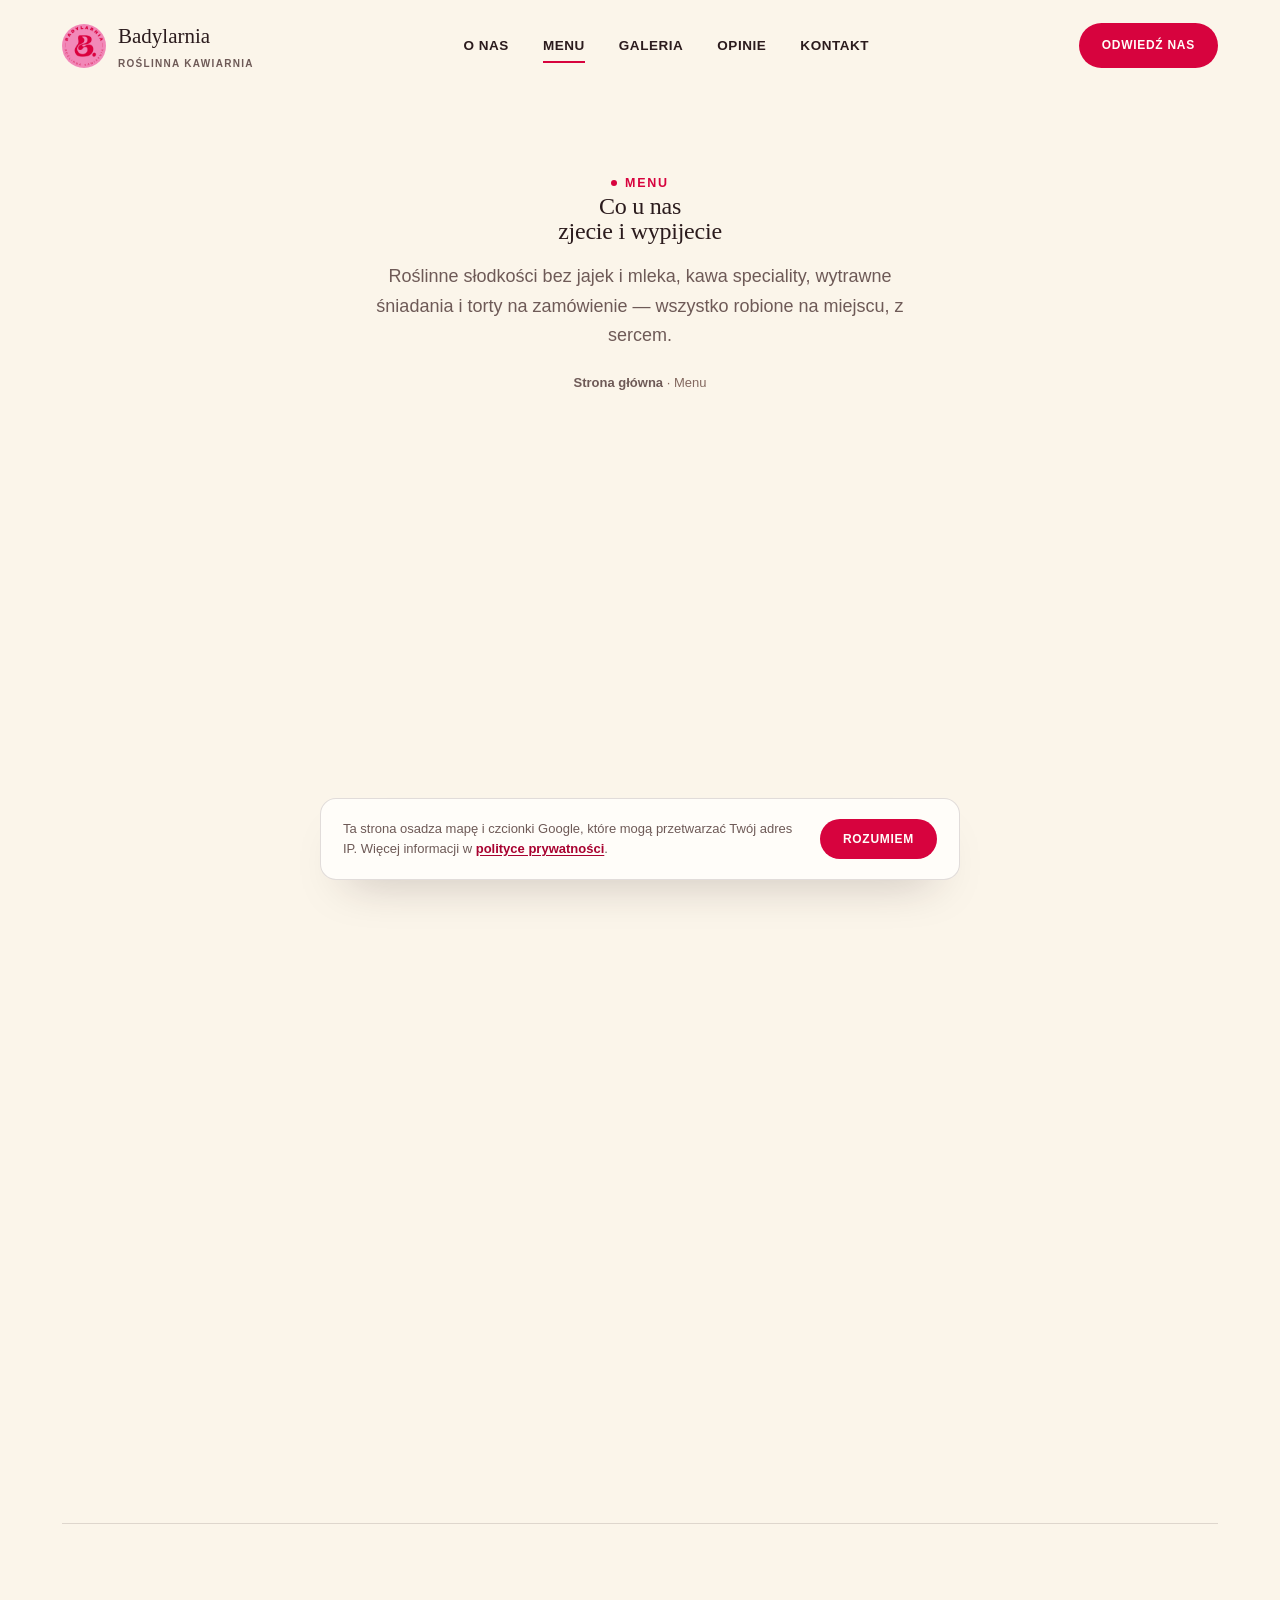
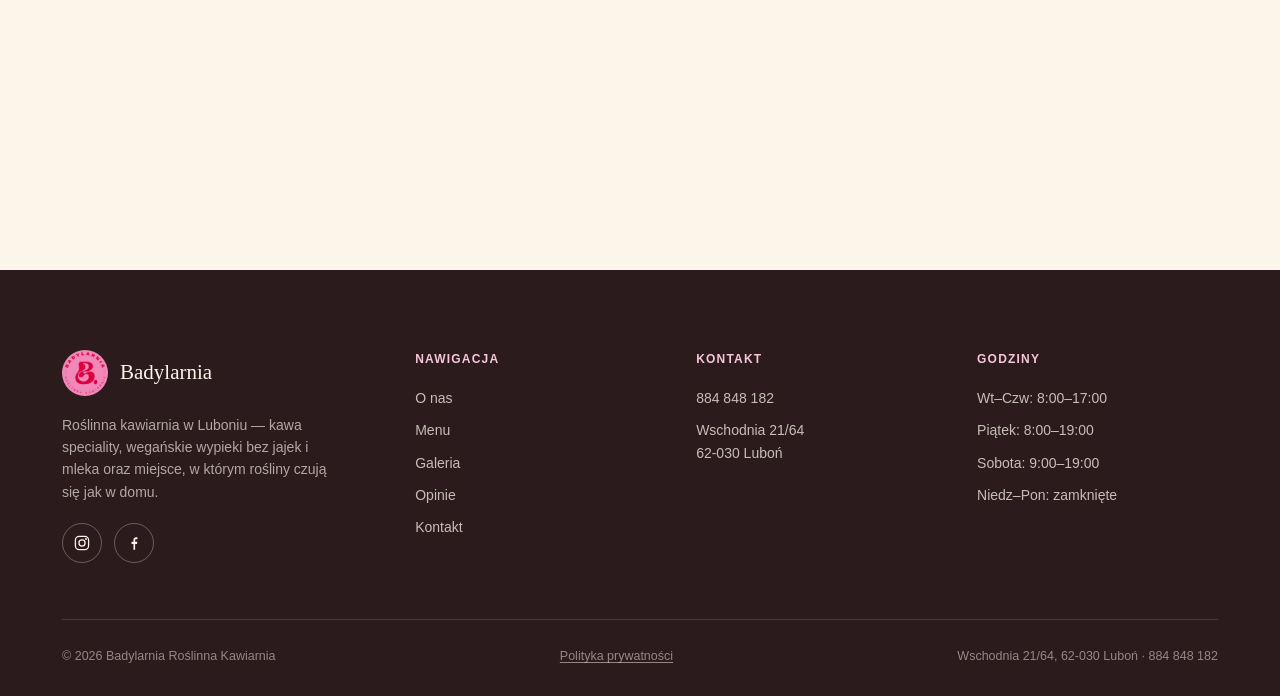
==== commit 841971ef: "Add files via upload" ====
--- a/menu.html
+++ b/menu.html
@@ -73,47 +73,146 @@
       </p>
     </div>
 
-    <!-- KAWA -->
+    <!-- KAWKI -->
     <div class="menu-category reveal">
       <div class="menu-cat-head">
         <span class="ico">☕</span>
-        <h3>Kawa i napoje na ciepło</h3>
-        <span class="count">specialty coffee</span>
-      </div>
-      <div class="menu-items">
-        <div class="menu-item">
-          <div>
-            <div class="name">Kawa speciality</div>
-            <div class="desc">Espresso, americano, flat white, cappuccino, latte — na starannie wyselekcjonowanym ziarnie.</div>
-            <div class="tags"><span class="tag-mini vg">Wege</span></div>
-          </div>
-        </div>
-        <div class="menu-item">
-          <div>
-            <div class="name">Matcha Latte</div>
-            <div class="desc">Nasz bestseller — kremowa matcha na mleku roślinnym do wyboru.</div>
-            <div class="tags"><span class="tag-mini vg">Wege</span></div>
-          </div>
-        </div>
-        <div class="menu-item">
-          <div>
-            <div class="name">Kakao</div>
-            <div class="desc">Gęste, prawdziwe kakao — klasyk, który lubią i dzieci, i dorośli.</div>
-            <div class="tags"><span class="tag-mini vg">Wege</span></div>
-          </div>
-        </div>
-        <div class="menu-item">
-          <div>
-            <div class="name">Napar imbirowo-kurkumowy</div>
-            <div class="desc">Rozgrzewający, korzenny napar — idealny na chłodniejsze dni.</div>
-            <div class="tags"><span class="tag-mini vg">Wege</span></div>
-          </div>
-        </div>
-        <div class="menu-item">
-          <div>
-            <div class="name">Babyccino</div>
-            <div class="desc">Mała, spieniona filiżanka dla najmłodszych gości Badylarni.</div>
-          </div>
+        <h3>Kawki</h3>
+        <span class="count">na mleku roślinnym</span>
+      </div>
+      <div class="menu-items">
+        <div class="menu-item"><div><div class="name">Espresso</div></div><div class="price">9 zł</div></div>
+        <div class="menu-item"><div><div class="name">Doppio</div></div><div class="price">12 zł</div></div>
+        <div class="menu-item"><div><div class="name">Americano</div></div><div class="price">11 zł</div></div>
+        <div class="menu-item">
+          <div>
+            <div class="name">Cappuccino</div>
+            <div class="desc">Sypnięte cynamonem lub kakao.</div>
+          </div>
+          <div class="price">13 zł</div>
+        </div>
+        <div class="menu-item"><div><div class="name">Latte</div></div><div class="price">16 zł</div></div>
+        <div class="menu-item"><div><div class="name">Pumpkin Spice Latte</div></div><div class="price">21 zł</div></div>
+        <div class="menu-item"><div><div class="name">Flat White</div></div><div class="price">17 zł</div></div>
+        <div class="menu-item"><div><div class="name">Szybki przelew 200 ml</div></div><div class="price">14/16 zł*</div></div>
+        <div class="menu-item"><div><div class="name">Szybki przelew 300 ml</div></div><div class="price">16/18 zł*</div></div>
+        <div class="menu-item"><div><div class="name">V60 200 ml</div></div><div class="price">17/19 zł*</div></div>
+        <div class="menu-item"><div><div class="name">V60 400 ml</div></div><div class="price">22/26 zł*</div></div>
+        <div class="menu-item"><div><div class="name">Aeropress</div></div><div class="price">15/16 zł*</div></div>
+        <div class="menu-item">
+          <div>
+            <div class="name">Affogato</div>
+            <div class="desc">1x shot espresso, 1x porcja lodów.</div>
+          </div>
+          <div class="price">16 zł</div>
+        </div>
+        <div class="menu-item"><div><div class="name">Extra shot kawy</div></div><div class="price">+3 zł</div></div>
+        <div class="menu-item"><div><div class="name">Extra mleko</div></div><div class="price">+3 zł</div></div>
+        <div class="menu-item"><div><div class="name">Vanilla</div></div><div class="price">+3 zł</div></div>
+        <div class="menu-item"><div><div class="name">Syrop z agawy</div></div><div class="price">+1 zł</div></div>
+      </div>
+      <p class="menu-footnote">*Różnice w cenach wynikają z rodzaju ziaren.</p>
+    </div>
+
+    <hr class="divider divider-lg">
+
+    <!-- NA LODZIE -->
+    <div class="menu-category reveal">
+      <div class="menu-cat-head">
+        <span class="ico">🧊</span>
+        <h3>Na lodzie</h3>
+        <span class="count">kawa mrożona</span>
+      </div>
+      <div class="menu-items">
+        <div class="menu-item"><div><div class="name">Iced Latte</div></div><div class="price">18 zł</div></div>
+        <div class="menu-item"><div><div class="name">Iced Flat White</div></div><div class="price">22 zł</div></div>
+        <div class="menu-item"><div><div class="name">Espresso Tonic</div></div><div class="price">19 zł</div></div>
+      </div>
+    </div>
+
+    <hr class="divider divider-lg">
+
+    <!-- MATCHA -->
+    <div class="menu-category reveal">
+      <div class="menu-cat-head">
+        <span class="ico">🍵</span>
+        <h3>Matcha</h3>
+        <span class="count">matcha bar</span>
+      </div>
+      <div class="menu-items">
+        <div class="menu-item"><div><div class="name">Matcha Latte</div></div><div class="price">19 zł</div></div>
+        <div class="menu-item">
+          <div>
+            <div class="name">Iced Matcha</div>
+            <div class="desc">Opcje: tonic +2, wanilia +3, mango +5, extra matcha +5.</div>
+          </div>
+          <div class="price">20 zł</div>
+        </div>
+        <div class="menu-item">
+          <div>
+            <div class="name">Matchogato</div>
+            <div class="desc">1x shot matcha, 1x porcja lodów.</div>
+          </div>
+          <div class="price">18 zł</div>
+        </div>
+      </div>
+    </div>
+
+    <hr class="divider divider-lg">
+
+    <!-- NAPOJE -->
+    <div class="menu-category reveal">
+      <div class="menu-cat-head">
+        <span class="ico">🥤</span>
+        <h3>Napoje</h3>
+        <span class="count">herbaty i napary</span>
+      </div>
+      <div class="menu-items">
+        <div class="menu-item">
+          <div>
+            <div class="name">Herbata</div>
+            <div class="desc">Czarna, earl grey, biała, zielona, gunpowder, zielona kukicha.</div>
+          </div>
+          <div class="price">15 zł</div>
+        </div>
+        <div class="menu-item"><div><div class="name">Chai Latte</div></div><div class="price">16 zł</div></div>
+        <div class="menu-item">
+          <div>
+            <div class="name">Napar zimowy</div>
+            <div class="desc">Imbirowo-kurkumowy.</div>
+          </div>
+          <div class="price">17 zł</div>
+        </div>
+        <div class="menu-item">
+          <div>
+            <div class="name">Biały napar</div>
+            <div class="desc">Pomarańczowo-goździkowy.</div>
+          </div>
+          <div class="price">15 zł</div>
+        </div>
+        <div class="menu-item"><div><div class="name">Złote mleko</div></div><div class="price">14 zł</div></div>
+        <div class="menu-item">
+          <div>
+            <div class="name">Gorąca czekolada</div>
+            <div class="desc">Sypnięta chilli, cynamonem lub kardamonem (+1 zł).</div>
+          </div>
+          <div class="price">17 zł</div>
+        </div>
+        <div class="menu-item"><div><div class="name">Kakao</div></div><div class="price">9 zł</div></div>
+        <div class="menu-item"><div><div class="name">Babyccino</div></div><div class="price">7 zł</div></div>
+        <div class="menu-item">
+          <div>
+            <div class="name">Napój zimny 330 ml</div>
+            <div class="desc">Yerba mate, limonka, kukakola, imbir, peach iced tea, pomarańczaaa.</div>
+          </div>
+          <div class="price">12 zł</div>
+        </div>
+        <div class="menu-item">
+          <div>
+            <div class="name">Sok tłoczony 250 ml</div>
+            <div class="desc">Truskawka w jabłku, smaczne jabłko, pomarańcza w jabłku.</div>
+          </div>
+          <div class="price">12 zł</div>
         </div>
         <div class="menu-item">
           <div>
--- a/css/style.css
+++ b/css/style.css
@@ -182,6 +182,7 @@
 }
 .site-header.is-scrolled{
   background: rgba(251,245,234,.92);
+  -webkit-backdrop-filter: blur(10px) saturate(1.1);
   backdrop-filter: blur(10px) saturate(1.1);
   padding: 12px 0;
   border-color: var(--line);
@@ -584,6 +585,7 @@
   position: absolute; left: 20px; bottom: 20px;
   padding: 8px 14px;
   background: rgba(43,27,29,.55);
+  -webkit-backdrop-filter: blur(4px);
   backdrop-filter: blur(4px);
   color: var(--paper);
   font-size: 11px;
@@ -1056,6 +1058,21 @@
   margin-top: 5px;
 }
 .menu-item .tags{ margin-top: 8px; display: flex; gap: 6px; flex-wrap: wrap; }
+.menu-item .price{
+  font-family: var(--font-display);
+  font-size: 17px;
+  font-weight: 500;
+  color: var(--crimson-dark);
+  white-space: nowrap;
+  flex-shrink: 0;
+  margin-left: 12px;
+}
+.menu-footnote{
+  margin-top: 20px;
+  font-size: 12px;
+  font-style: italic;
+  color: var(--ink-faint);
+}
 .tag-mini{
   font-size: 10.5px;
   font-weight: 700;
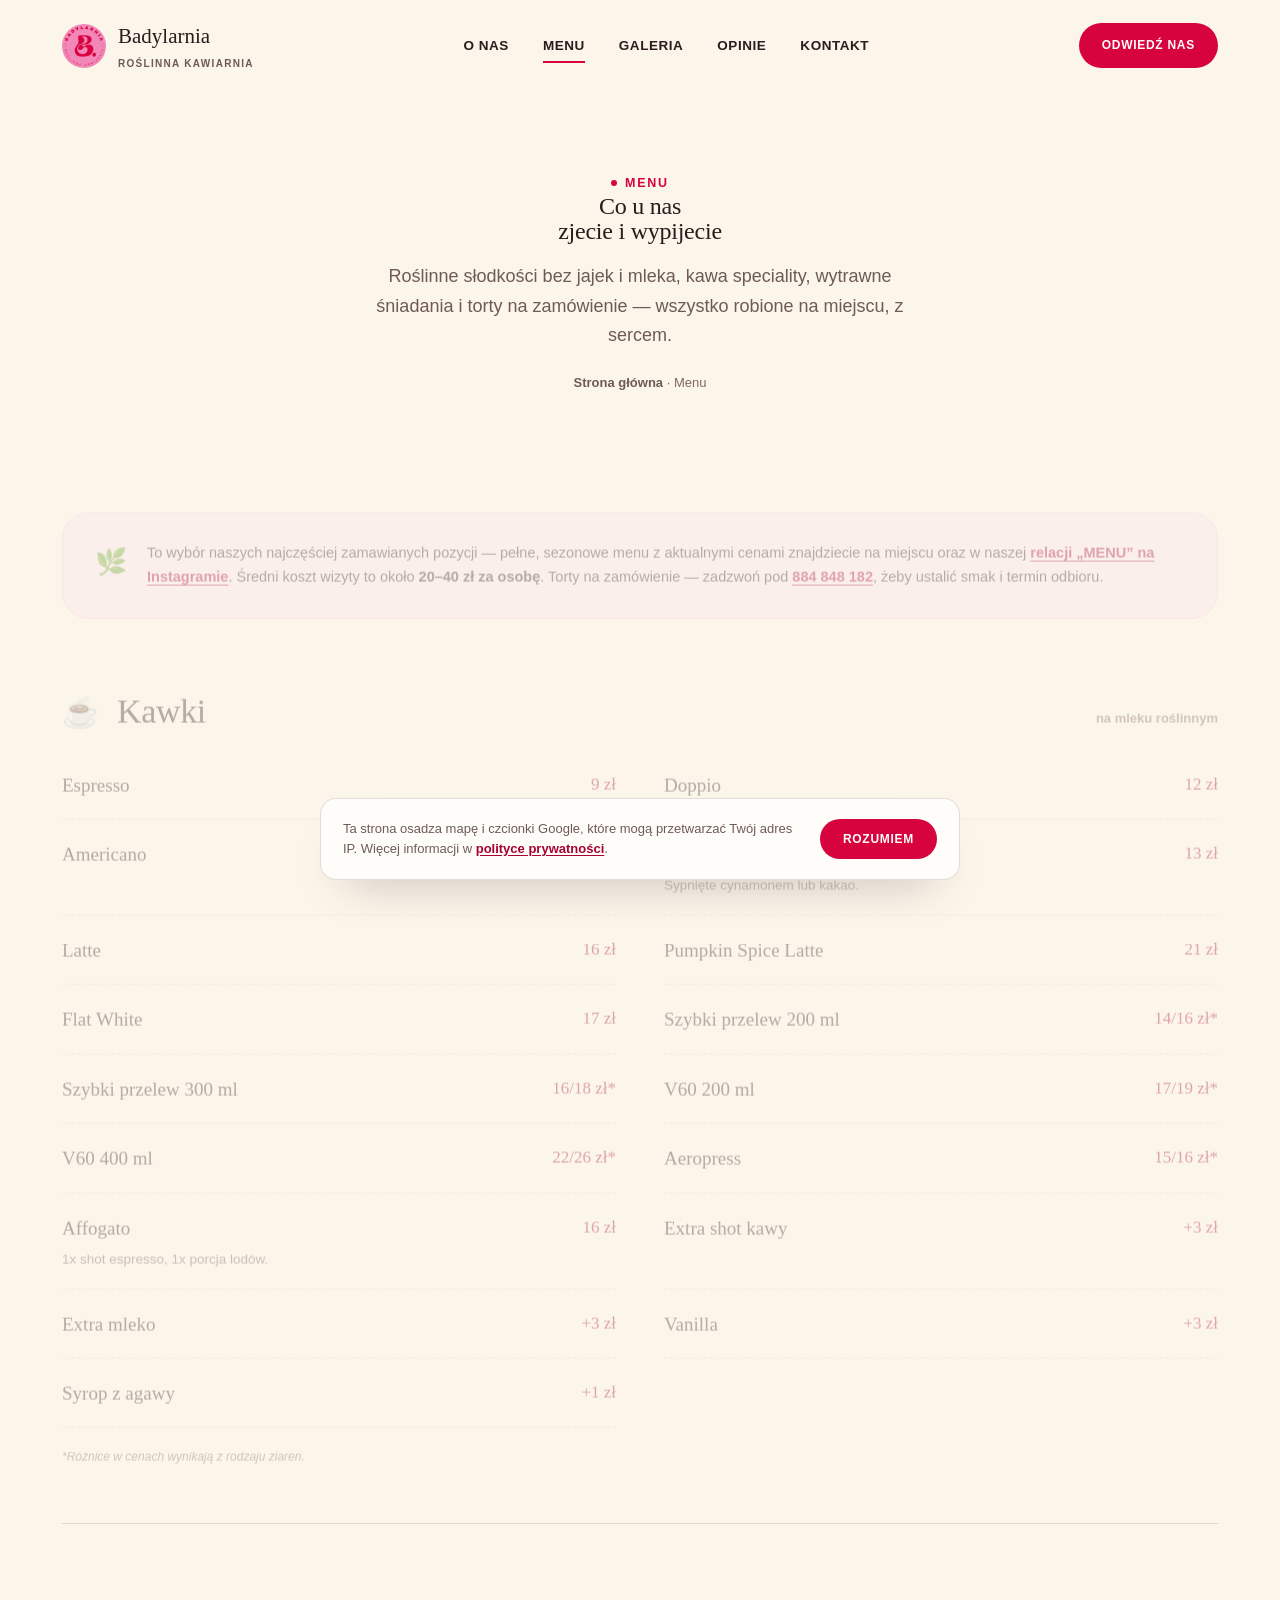
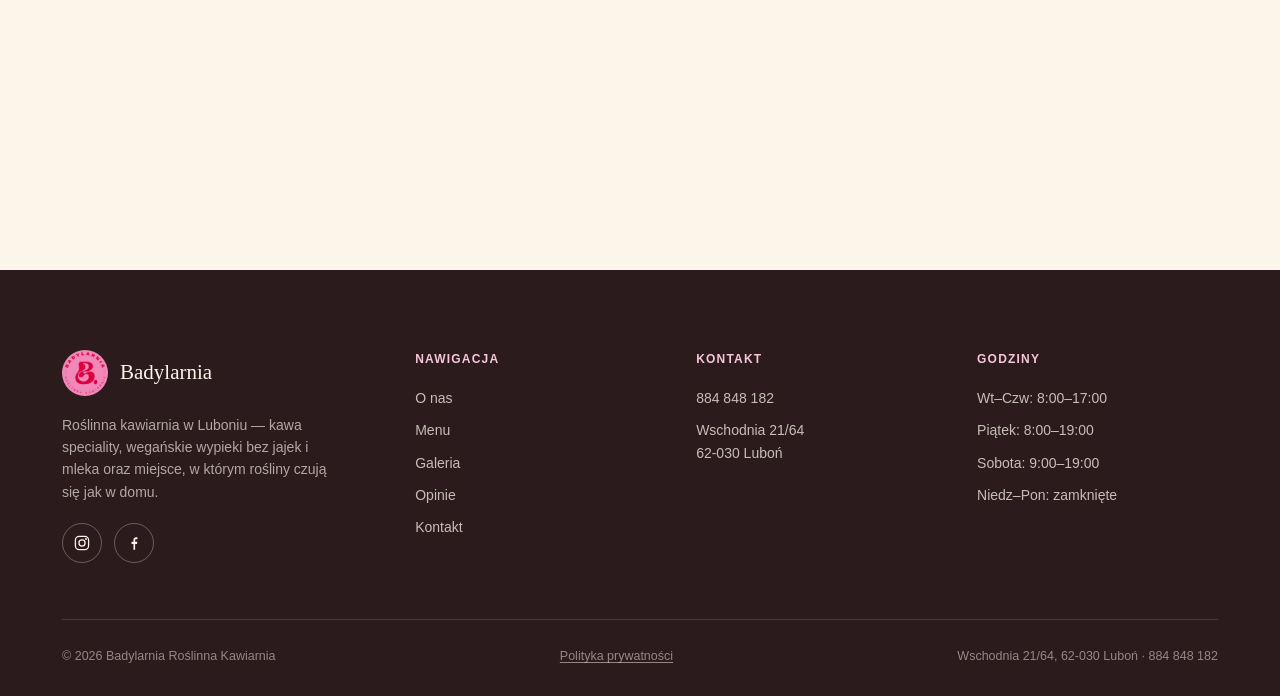
==== commit 8c14428c: "Add files via upload" ====
--- a/menu.html
+++ b/menu.html
@@ -5,6 +5,8 @@
 <meta name="viewport" content="width=device-width, initial-scale=1.0">
 <title>Menu — Badylarnia Roślinna Kawiarnia</title>
 <meta name="description" content="Menu Badylarni: kawa speciality, wegańskie słodkości bez jajek i mleka, opcje bezglutenowe, wytrawne śniadania i torty na zamówienie. Wschodnia 21/64, Luboń.">
+<!-- TYMCZASOWE — patrz komentarz w index.html. Usunąć po zaakceptowaniu przez klienta. -->
+<meta name="robots" content="noindex, nofollow">
 <meta http-equiv="Content-Security-Policy" content="default-src 'self'; script-src 'self'; style-src 'self' https://fonts.googleapis.com; font-src 'self' https://fonts.gstatic.com; img-src 'self'; connect-src 'self' https://places.googleapis.com; frame-src https://www.google.com; object-src 'none'; base-uri 'self'; form-action 'self'; upgrade-insecure-requests">
 <meta name="referrer" content="strict-origin-when-cross-origin">
 <link rel="icon" href="logo.jpg">
